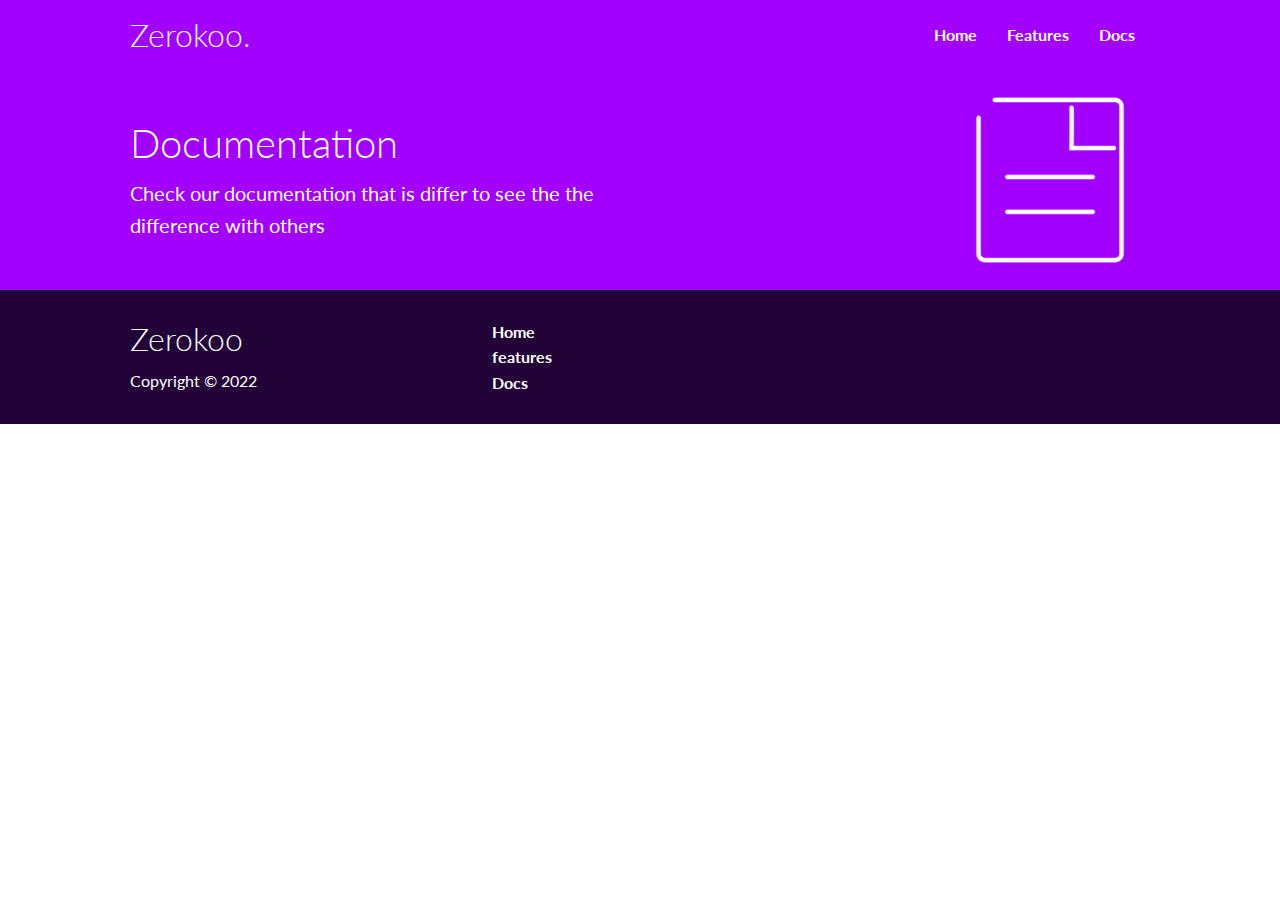
==== docs.html @ cbd17c1f "created documentation head" ====
<!DOCTYPE html>
<html lang="en">
<head>
    <meta charset="UTF-8">
    <meta http-equiv="X-UA-Compatible" content="IE=edge">
    <meta name="viewport" content="width=device-width, initial-scale=1.0">
    <link rel="stylesheet" href="https://cdnjs.cloudflare.com/ajax/libs/font-awesome/6.1.1/css/all.min.css" integrity="sha512-KfkfwYDsLkIlwQp6LFnl8zNdLGxu9YAA1QvwINks4PhcElQSvqcyVLLD9aMhXd13uQjoXtEKNosOWaZqXgel0g==" crossorigin="anonymous" referrerpolicy="no-referrer" />
    <link rel="stylesheet" href="css/style.css">
    <link rel="stylesheet" href="css/utilities.css">
    <title>Heroku | Cloud Hosting</title>
</head>
<body>
    <!--navigation bar-->
    <div class="navbar">
        <div class="container flex">
            <h1 class="logo">Zerokoo.</h1>
            <nav>
                <ul>
                    <li><a href="index.html">Home</a></li>
                    <li><a href="features.html">Features</a></li>
                    <li><a href="docs.html">Docs</a></li>
                </ul>
            </nav>
        </div>
    </div>

    <!--Head-->

    <section class="features-head bg-primary py-3">
        <div class="container grid">
            <div>
                <h1 class="xl">Documentation</h1>
                <p class="lead">
                    Check our documentation that is differ to see the the difference with others
                </p>
            </div>
            <img src="images/docs.png" alt="">
        </div>

    </section>

    <!--Sub-Head-->

    

    <!--footer-->

    <footer class="footer bg-dark py-5">
        <div class="container grid grid-3">
            <div>
                <h1>Zerokoo</h1>
                <p>Copyright &copy; 2022</p>
            </div>
            <nav>
                <ul>
                    <li><a href="index.html">Home</a></li>
                    <li><a href="features.html">features</a></li>
                    <li><a href="docs.html">Docs</a></li>
                </ul>
            </nav>
            <div class="social">
                <a href="#"><i class="fab fa-github fa-2x"></i></a>
                <a href="#"><i class="fab fa-facebook fa-2x"></i></a>
                <a href="#"><i class="fab fa-instagram fa-2x"></i></a>
                <a href="#"><i class="fab fa-twitter fa-2x"></i></a>
            </div>
        </div>
    </footer>

</body>
</html>
---- css/style.css ----
@import url('https://fonts.googleapis.com/css2?family=Lato:wght@300&display=swap');

:root{
  --primary-color:#a201ff;
  --secondary-color:#d64101;
  --dark-color:#220337;
  --light-color:#f3f3f3;
}

*{
  box-sizing: border-box;
  padding: 0;
  margin: 0;
}

body{
  font-family: 'Lato',sans-serif;
  color:#333;
  line-height: 1.6;
}

ul{
  list-style-type: none;
}

a{
  text-decoration: none;
  color: #333;
}

h1,h2{
  font-weight: 300;
  line-height: 1.2;
  margin:10px 0;
}

p{
  margin:10px 0;
}

img{
  width: 100%;
}
/* nav bar*/

.navbar{
  background-color:var(--primary-color);
  color: white;
  height: 70px;
}
.navbar ul {
  display: flex;
}
a{
  color:#fff;
  font-weight: bold;
  padding: 10px;
  margin:0 5px;
}

.navbar a{
  transition: border-bottom 0.1s ease;
}

.navbar a:hover{
  border-bottom: 3px solid white;
}

.navbar .flex{
  justify-content: space-between;
}

/* showcase*/

.showcase{
  height: 400px;
  background-color: var(--primary-color);
  color: #fff;
  position: relative;
}
.showcase h1{
  font-size: 40px;
}
.showcase p{
  margin: 20px 0;
}
.showcase .grid{
  overflow: visible;
  grid-template-columns: 50% 50%;
  padding: 0 20px;
}
.showcase-form{
  position: relative;
  top: 10px;
  height: 400px;
  width: 350px;
  padding: 50px;
  z-index: 100;
  justify-self:flex-end;
}
.showcase-form .form-control{
  margin:20px 0;
}
.showcase-form input[type="text"],
.showcase-form input[type="email"]{
  border: 0;
  border-bottom: 1px solid var(--primary-color);
  width: 100%;
  padding:3px;
  font-size: 16px;
}
.showcase-form input:focus{
  outline: none;
}

.showcase::before,
.showcase::after{
  content: '';
  position:absolute;
  height: 100px;
  bottom: -70px;
  right: 0;
  left: 0;
  background-color:#fff;
  -webkit-transform:skewY(-3deg);
  -moz-transform:skewY(-3deg);
  transform:skewY(-3deg);
}


/*stats*/

.stats{
  padding: 100px;
}
.stats-heading{
  max-width: 500px;
  margin: auto;
}
.stats .grid h3{
  font-size: 35px;
}
.stats .grid p{
  font-size: 20px;
  font-weight: bold ;
}
.my-1{
  margin-top:1rem 0;
}
.my-2{
  margin-top:2rem;
}
.my-4{
  margin: 3rem 2rem 0 0;
}
.py-3{
  padding: 10px;
}
.py-5{
  padding: 20px;
}

/*cli*/

.cli .grid{
  grid-template-columns: repeat(3,1fr);
  grid-template-rows: repeat(2,1fr);
}

.cli .grid > *:first-child{
  grid-column: 1 /span 2 ;
  grid-row: 1 /span 2;
}

/*Cloud*/

.cloud .grid{
  grid-template-columns: 4fr,3fr;
}

/*Languages*/

 .language .flex{
  flex-wrap: wrap;
}

.language .card{
  text-align: center;
  margin:18px 10px 40px;
  transition: transform 0.2s ease-in;
  cursor: pointer;
}

.language .card h4{
  font-size: 20px;
  margin-bottom: 10px;
}
.language .card:hover{
  transform:translateY(-15px);
}

/*Features*/

.features-main .card{
  padding: 10px;
  margin: 10px;
}

.features-head img{
  width: 200px;
  justify-self: end;
}
.features-sub-head img{
  width: 300px;
  justify-self: flex-end;
}

.features-main .card > i{
  margin-right: 20px;
}
.features-main .grid{
  padding: 30px;
}
/*spanning cards*/
.features-main .grid > *:first-child{
  grid-column: 1 /span 3 ;
  grid-row: 1 /span 2;
}
.features-main .grid > *:nth-child(2){
  grid-column: 1 /span 2 ;
}




/*Footer*/

.footer ul{
  font-size: 16px;
}
.footer .social a{
  margin: 0 10px;
}
.footer .icon-color{
  color: #fff;
}

/*Tablet and under*/

@media (max-width:768px){
  .grid,
  .showcase .grid,
  .stats .grid,
  .cli .grid,
  .cloud .grid{
    grid-template-columns: 1fr;
    grid-template-rows: 1fr;
  }
  .showcase{
    height: auto;
  }
  .showcase-text{
    text-align: center;
    margin-top: 40px;
  }
  .showcase-form{
    justify-self: center;
  }
  .cli .grid > *:first-child{
    grid-column: 1;
    grid-row: 1;
  }
  
}

/*Mobile*/

@media (max-width:500px){
  .navbar{
    height: 110px;
  }
  .navbar .flex{
    flex-direction: column;
  }
  .navbar ul{
    padding: 10px;
    background-color: rgba(0,0,0,0.1);
  }
  .showcase-form{
    justify-self: center;
  }
  
}
---- css/utilities.css ----
/*Utilitees*/

.icon-color{
  color: var(--primary-color);
  transition: transform 1s ease;
}
.icon-color:hover{
  transform: rotate(45deg);
}

.card{
    background-color: var(--light-color);
    color:#333;
    border-radius:15px;
    box-shadow: 0 5px 20px rgba(0, 0, 0, 0.3);
    padding: 20px;
    margin: 20px;
    transition: transform 1s ease;
  }
  .card:hover{
    transform: scaleY(0.95);
  }
  
  .btn{
    display:inline-block;
    padding: 10px 30px;
    cursor:pointer;
    background-color: var(--primary-color);
    color: #fff;
    border-radius: 10px;
    box-shadow: 5px 5px 5px rgba(0, 0, 0, 0.3);
    border: none;
    transition: transform 0.4s ease-in;
  }

  .btn-outline{
    background-color: transparent;
    border: 1px solid #fff;
  }
  .btn:hover{
    transform: scale(1.1);;
  }

  /*Background & button color*/

  .bg-primary,
  .btn-primary{
    background-color: var(--primary-color);
    color: #fff;
  }

  .bg-secondary,
  .btn-secondary{
    background-color: var(--secondary-color);
    color: #fff;
  }
  .bg-dark,
  .btn-dark{
    background-color: var(--dark-color);
    color: #fff;
  }
  .bg-light,
  .btn-light{
    background-color: var(--light-color);
    color: #333;
  }
  .bg-primary a,
  .btn-primary a,
  .bg-secondary a,
  .btn-secondary a,
  .bg-dark a,
  .btn-dark a,
  .bg-light a,
  .btn-light a{
    color:#fff;
  }

  /*text size*/

  .lead{
    font-size: 20px;
  }
  .sm{
    font-size: 1rem;
  }
  .md{
    font-size: 1.5rem;
  }
  .lg{
    font-size: 2rem;
  }
  .xl{
    font-size: 2.5rem;
  }
  

  .container{
    max-width: 1100px;
    margin: 0px auto;
    overflow: auto;
    padding:0px 40px;
  }

  .text-center{
    text-align: center;
  }

  

  
  .flex{
    display: flex;
    justify-content:center;
    align-items: center;
    height: 100%;
  }
  .grid{
    display: grid;
    gap: 20px;
    justify-content: center;
    align-items:center;
    height: 100%;
    grid-template-columns:repeat(2,1fr);
  }
  .grid-3{
    grid-template-columns: repeat(3,1fr);
  }

  /* margin */
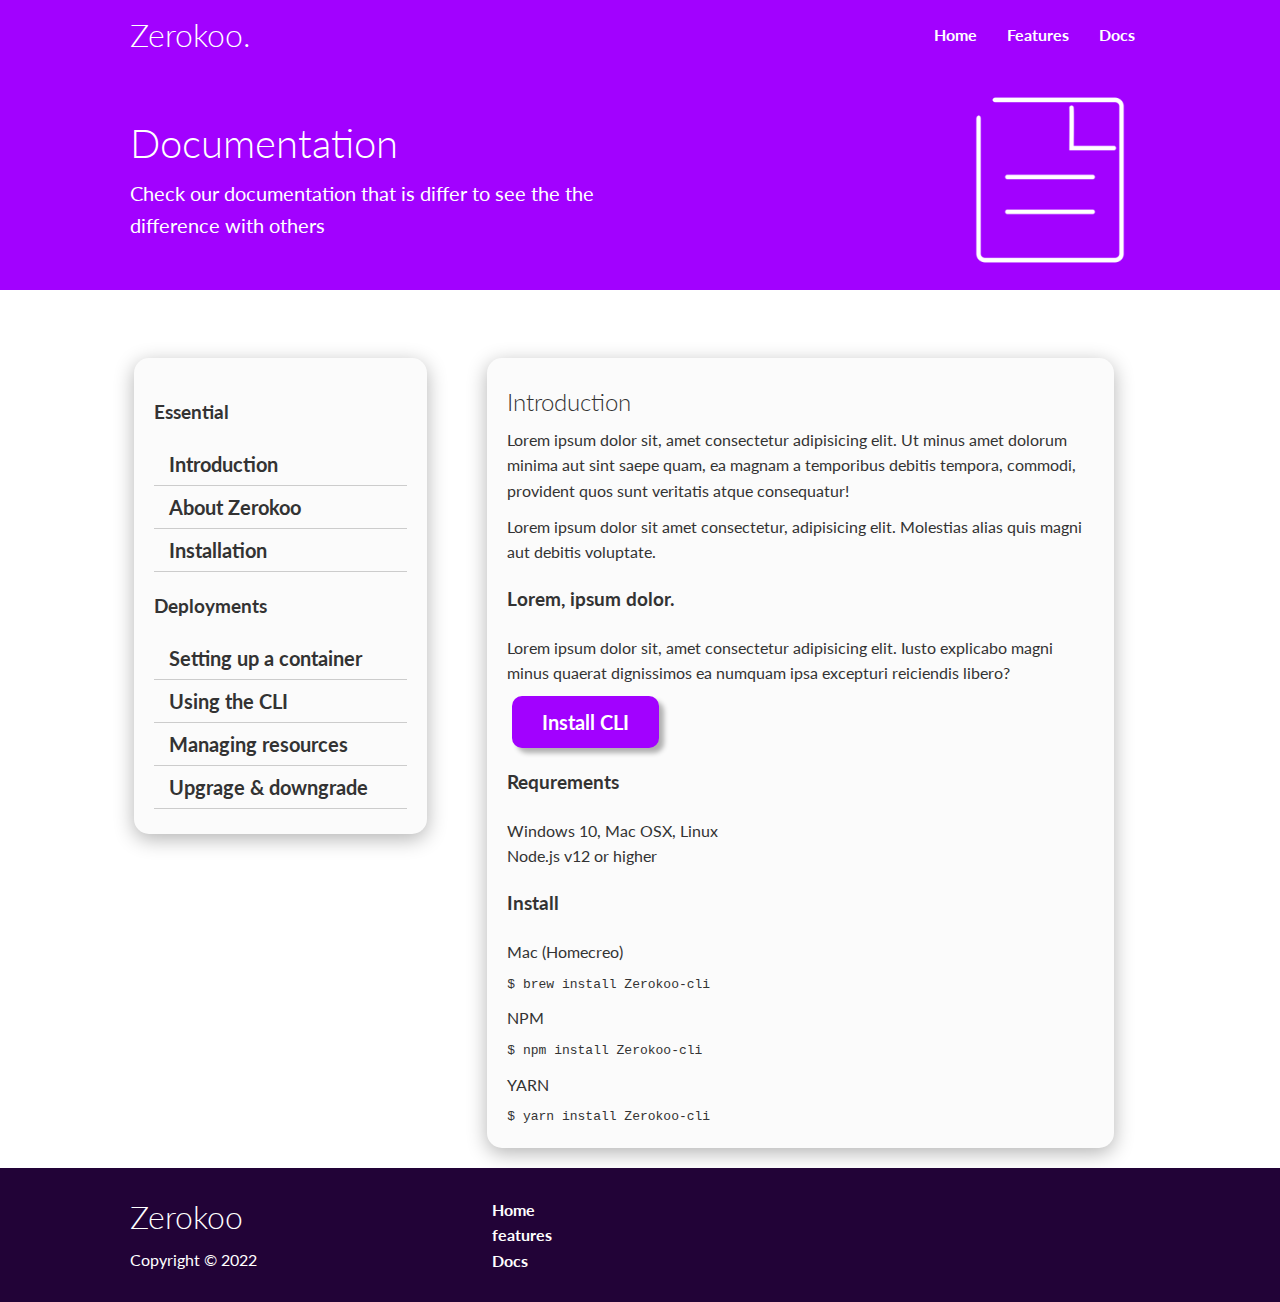
==== commit 3fe3b856: "completed docs" ====
--- a/docs.html
+++ b/docs.html
@@ -26,7 +26,7 @@
 
     <!--Head-->
 
-    <section class="features-head bg-primary py-3">
+    <section class="docs-head bg-primary py-3">
         <div class="container grid">
             <div>
                 <h1 class="xl">Documentation</h1>
@@ -39,9 +39,65 @@
 
     </section>
 
-    <!--Sub-Head-->
+    <!--docs main-->
 
-    
+    <section class="docs-main my-4">
+        <div class="container grid">
+            <div class="card py-5">
+                <h3 class="my-2">Essential</h3>
+                <nav>
+                    <ul>
+                        <li><a href="#">Introduction</a></li>
+                        <li><a href="#">About Zerokoo</a></li>
+                        <li><a href="#">Installation</a></li>
+                    </ul>
+                </nav>
+                <h3 class="my-2">Deployments</h3>
+                <nav>
+                    <ul>
+                        <li><a href="#">Setting up a container</a></li>
+                        <li><a href="#">Using the CLI</a></li>
+                        <li><a href="#">Managing resources</a></li>
+                        <li><a href="#">Upgrage & downgrade </a></li>
+                    </ul>
+                </nav>
+
+            </div>
+            <div class="card">
+                <h2>Introduction</h2>
+                <p>Lorem ipsum dolor sit, amet consectetur adipisicing elit. Ut minus amet dolorum minima aut sint
+                     saepe quam, ea magnam a temporibus debitis tempora, commodi, provident quos sunt veritatis atque consequatur!
+                </p>
+               
+                <div class="alert alert-success">
+                    <i class="fas fa-info"></i>
+                    Lorem ipsum dolor sit amet consectetur, adipisicing elit. Molestias alias quis magni aut debitis voluptate.
+                </div>
+                
+                <h3>Lorem, ipsum dolor.</h3>
+                <p>Lorem ipsum dolor sit, amet consectetur adipisicing elit. Iusto explicabo magni minus quaerat dignissimos ea numquam ipsa excepturi reiciendis libero?
+                </p>
+                <a href="#" class="btn"style="background-color: var(--primary-color);
+                color: #fff;">Install CLI</a>
+
+                <h3>Requrements</h3>
+                <ul>
+                    <li>Windows 10, Mac OSX, Linux</li>
+                    <li>Node.js v12 or higher</li>
+                </ul>
+
+                <h3>Install</h3>
+                <p>Mac (Homecreo)</p>
+                <pre><code>$ brew install Zerokoo-cli</code></pre>
+                <p>NPM</p>
+                <pre><code>$ npm install Zerokoo-cli</code></pre>
+                <p>YARN</p>
+                <pre><code>$ yarn install Zerokoo-cli</code></pre>
+
+            </div>
+        </div>
+
+    </section>
 
     <!--footer-->
 
--- a/css/style.css
+++ b/css/style.css
@@ -4,7 +4,7 @@
   --primary-color:#a201ff;
   --secondary-color:#d64101;
   --dark-color:#220337;
-  --light-color:#f3f3f3;
+  --light-color:#fbfbfb;
 }
 
 *{
@@ -210,6 +210,11 @@
   width: 200px;
   justify-self: end;
 }
+.docs-head img{
+  width: 200px;
+  justify-self: end;
+}
+
 .features-sub-head img{
   width: 300px;
   justify-self: flex-end;
@@ -230,8 +235,30 @@
   grid-column: 1 /span 2 ;
 }
 
-
-
+/*Docs*/
+
+ .docs-main a{
+  color: #333;
+  font-size: 20px;
+  text-decoration: none;
+}
+
+.docs-main h3{
+  margin: 20px 0;
+}
+.docs-main .grid{
+  grid-template-columns: 1fr 2fr;
+  align-items: flex-start;
+}
+.docs-main nav li{
+  font-size: 17px;
+  padding-bottom: 5px;
+  margin-bottom: 5px;
+  border-bottom: 1px #ccc solid;
+}
+.docs-main a:hover{
+  font-weight:lighter;
+}
 
 /*Footer*/
 
@@ -239,7 +266,7 @@
   font-size: 16px;
 }
 .footer .social a{
-  margin: 0 10px;
+  margin: 0 5px;
 }
 .footer .icon-color{
   color: #fff;
--- a/css/utilities.css
+++ b/css/utilities.css
@@ -16,9 +16,6 @@
     padding: 20px;
     margin: 20px;
     transition: transform 1s ease;
-  }
-  .card:hover{
-    transform: scaleY(0.95);
   }
   
   .btn{
@@ -42,7 +39,6 @@
   }
 
   /*Background & button color*/
-
   .bg-primary,
   .btn-primary{
     background-color: var(--primary-color);
@@ -105,7 +101,10 @@
     text-align: center;
   }
 
-  
+  /*Alert*/
+  .alert{
+    background-color: var(--light-color);
+  }
 
   
   .flex{
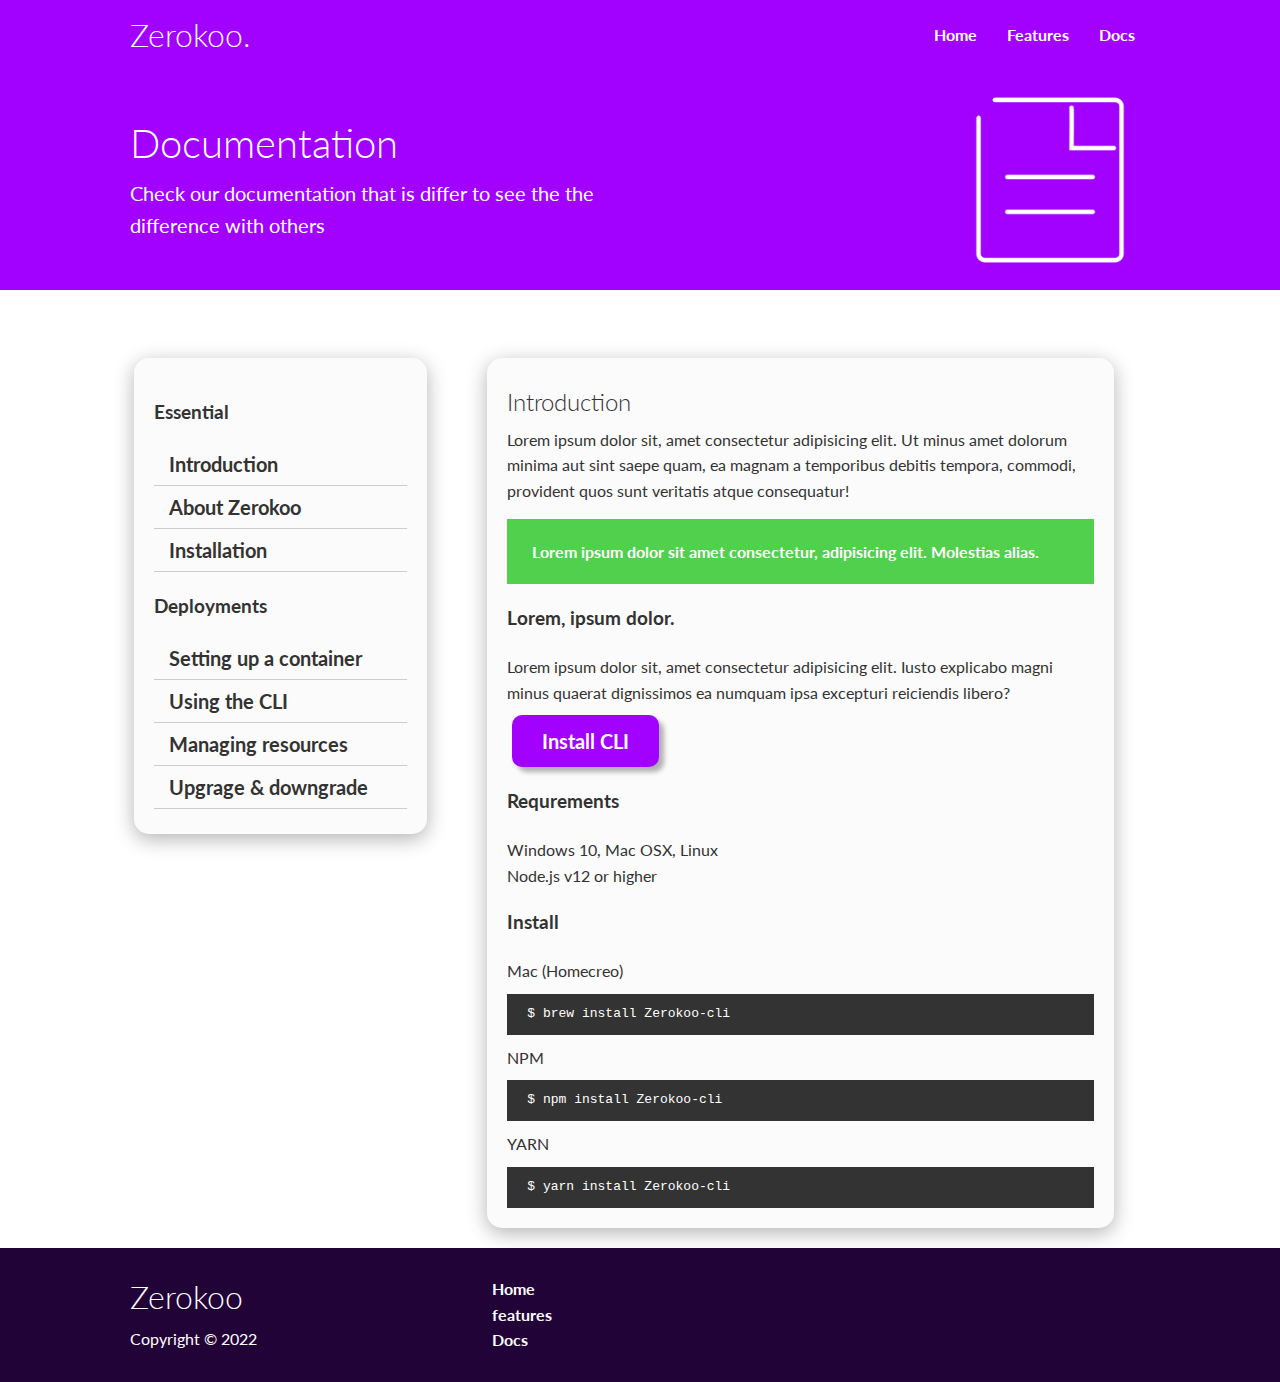
==== commit 051181de: "added responsive" ====
--- a/docs.html
+++ b/docs.html
@@ -70,8 +70,8 @@
                 </p>
                
                 <div class="alert alert-success">
-                    <i class="fas fa-info"></i>
-                    Lorem ipsum dolor sit amet consectetur, adipisicing elit. Molestias alias quis magni aut debitis voluptate.
+                    <i class="fas fa-info icon-color"></i>
+                    Lorem ipsum dolor sit amet consectetur, adipisicing elit. Molestias alias.
                 </div>
                 
                 <h3>Lorem, ipsum dolor.</h3>
@@ -115,10 +115,10 @@
                 </ul>
             </nav>
             <div class="social">
-                <a href="#"><i class="fab fa-github fa-2x"></i></a>
-                <a href="#"><i class="fab fa-facebook fa-2x"></i></a>
-                <a href="#"><i class="fab fa-instagram fa-2x"></i></a>
-                <a href="#"><i class="fab fa-twitter fa-2x"></i></a>
+                <a href="#"><i class="fab fa-github fa-2x icon-color"></i></a>
+                <a href="#"><i class="fab fa-facebook fa-2x icon-color"></i></a>
+                <a href="#"><i class="fab fa-instagram fa-2x icon-color"></i></a>
+                <a href="#"><i class="fab fa-twitter fa-2x icon-color"></i></a>
             </div>
         </div>
     </footer>
--- a/css/style.css
+++ b/css/style.css
@@ -5,6 +5,8 @@
   --secondary-color:#d64101;
   --dark-color:#220337;
   --light-color:#fbfbfb;
+  --success-color:#51d04e;
+  --error-color:#ce3c3c;
 }
 
 *{
@@ -279,10 +281,13 @@
   .showcase .grid,
   .stats .grid,
   .cli .grid,
-  .cloud .grid{
+  .cloud .grid,
+  .features-main .grid,
+  .docs-main .grid{
     grid-template-columns: 1fr;
     grid-template-rows: 1fr;
   }
+  
   .showcase{
     height: auto;
   }
@@ -297,6 +302,17 @@
     grid-column: 1;
     grid-row: 1;
   }
+  .features-head,
+  .features-sub-head,
+  .docs-head{
+    text-align: center;
+  }
+
+  .features-head img,
+  .features-sub-head img,
+  .docs-head img{
+    justify-self: center;
+  }
   
 }
 
--- a/css/utilities.css
+++ b/css/utilities.css
@@ -1,7 +1,7 @@
 /*Utilitees*/
 
 .icon-color{
-  color: var(--primary-color);
+  color: var(--dark-color);
   transition: transform 1s ease;
 }
 .icon-color:hover{
@@ -103,10 +103,31 @@
 
   /*Alert*/
   .alert{
-    background-color: var(--light-color);
+    background-color:bisque;
+    padding: 20px 10px;
+    font-weight: bold;
+    margin: 15px 0;
+  }
+  .alert i{
+    margin-right: 15px;
+  }
+  .alert-success{
+    background-color: var(--success-color);
+    color: #fff;
+  }
+  .alert-error{
+    background-color: var(--error-color);
+    color: #fff;
   }
 
-  
+  code,
+  pre{
+    background-color: #333;
+    padding: 10px;
+    color: #fff;
+  }
+
+
   .flex{
     display: flex;
     justify-content:center;
